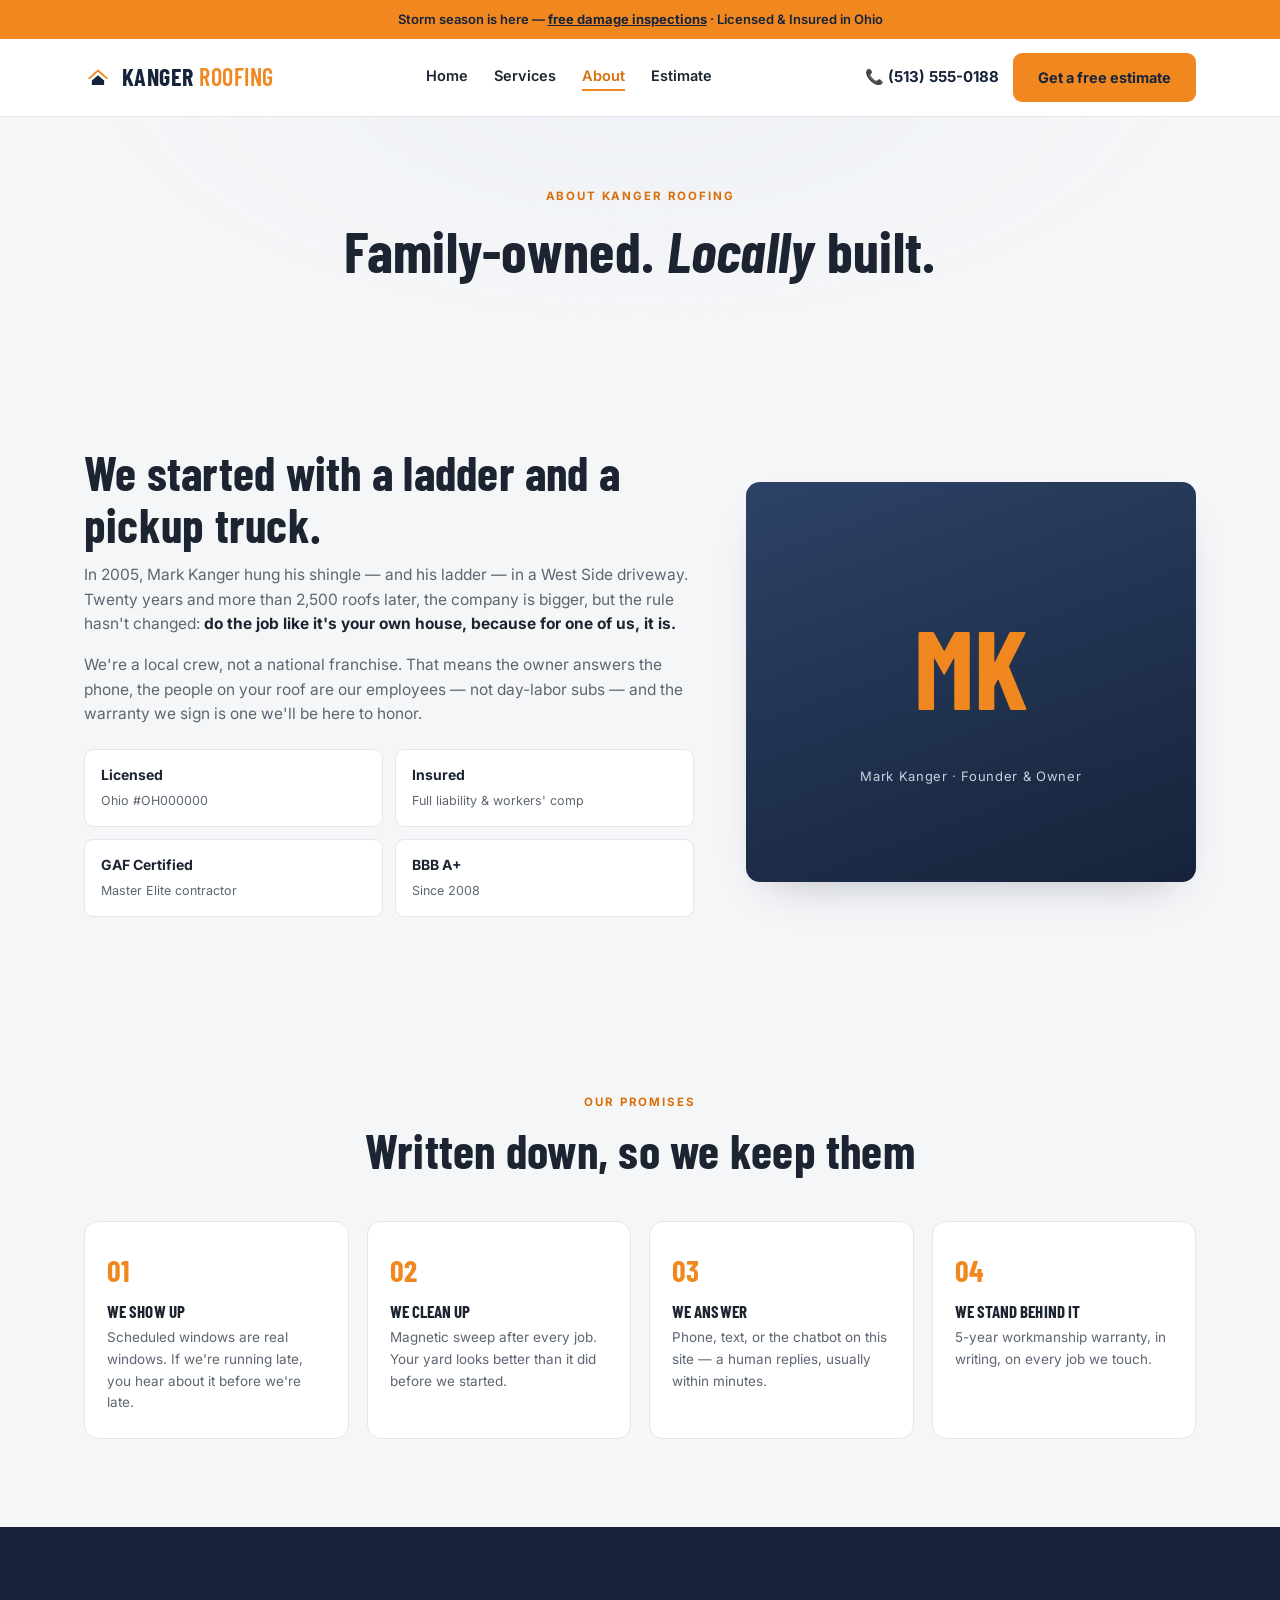
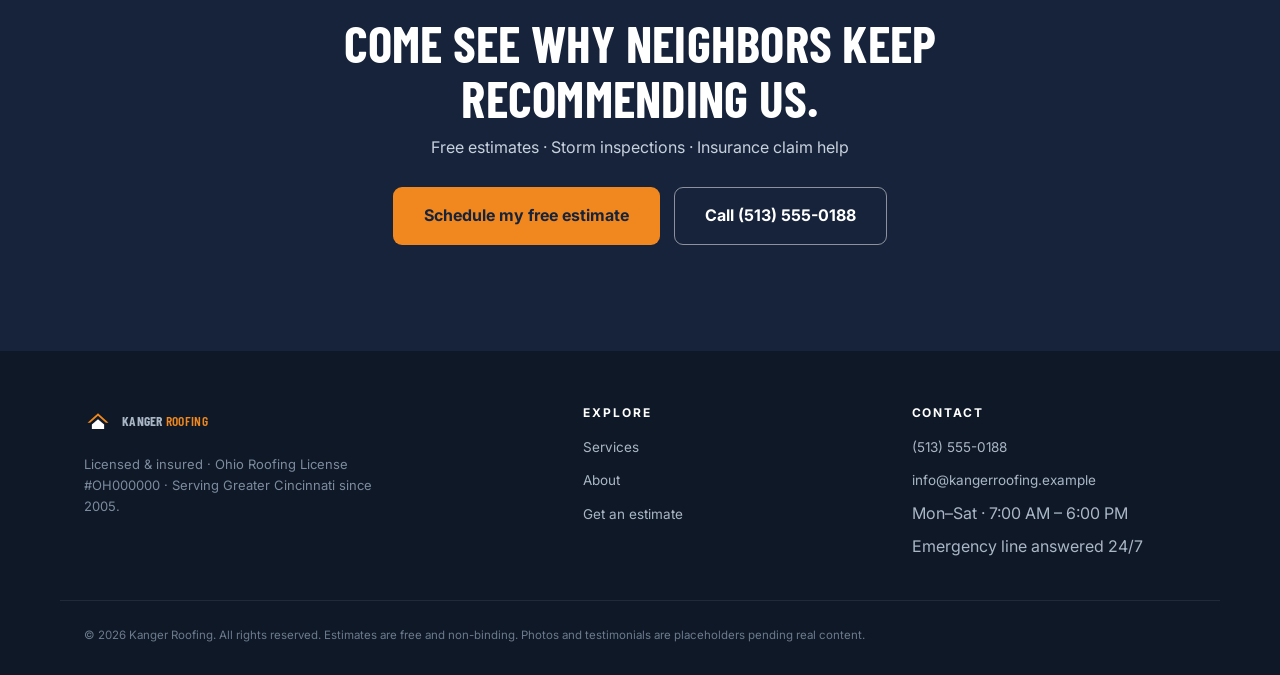
==== about.html @ 3e458c49 "Kanger Roofing site — chatbot + free estimate scheduling with type dropdown" ====
<!DOCTYPE html>
<html lang="en">
<head>
<meta charset="UTF-8" />
<meta name="viewport" content="width=device-width, initial-scale=1.0" />
<title>About — Kanger Roofing | Cincinnati</title>
<meta name="description" content="Kanger Roofing: a family-owned Cincinnati roofing company since 2005. Licensed, insured, and backed by a 5-year workmanship warranty." />
<link rel="preconnect" href="https://fonts.googleapis.com" />
<link rel="preconnect" href="https://fonts.gstatic.com" crossorigin />
<link href="https://fonts.googleapis.com/css2?family=Barlow+Condensed:wght@500;600;700&family=Barlow:wght@500;600;700&family=Inter:wght@400;500;600&display=swap" rel="stylesheet" />
<link rel="stylesheet" href="styles.css" />
<link rel="icon" href="data:image/svg+xml,%3Csvg xmlns='http://www.w3.org/2000/svg' viewBox='0 0 64 64'%3E%3Crect width='64' height='64' rx='14' fill='%2316233a'/%3E%3Cpath d='M8 36 L32 14 L56 36 L50 36 L32 20 L14 36 Z' fill='%23f0881f'/%3E%3Cpath d='M18 40 L32 28 L46 40 L46 50 L18 50 Z' fill='white'/%3E%3C/svg%3E" />
</head>
<body>
<div class="announce">Storm season is here — <a href="estimate.html">free damage inspections</a> · Licensed &amp; Insured in Ohio</div>

<header class="site-header">
  <div class="container nav">
    <a href="index.html" class="brand">
      <span class="brand-mark" aria-hidden="true"><svg viewBox="0 0 64 64"><path d="M8 36 L32 14 L56 36 L50 36 L32 20 L14 36 Z"/><path d="M18 40 L32 28 L46 40 L46 50 L18 50 Z"/></svg></span>
      <span class="brand-name">KANGER <em>ROOFING</em></span>
    </a>
    <nav class="primary-nav" aria-label="Primary">
      <a href="index.html">Home</a>
      <a href="services.html">Services</a>
      <a href="about.html" class="active">About</a>
      <a href="estimate.html">Estimate</a>
    </nav>
    <div class="nav-actions">
      <a href="tel:+15135550188" class="nav-phone">📞 (513) 555-0188</a>
      <a href="estimate.html" class="btn btn-primary">Get a free estimate</a>
      <button class="nav-toggle" aria-label="Toggle menu" aria-expanded="false">
        <span class="nav-toggle-bar"></span><span class="nav-toggle-bar"></span><span class="nav-toggle-bar"></span>
      </button>
    </div>
  </div>
</header>

<main>
  <section class="page-hero">
    <div class="container">
      <p class="eyebrow">About Kanger Roofing</p>
      <h1>Family-owned. <em>Locally</em> built.</h1>
    </div>
  </section>

  <section class="section">
    <div class="container about-grid">
      <div class="about-copy">
        <h2 class="section-title">We started with a ladder and a pickup truck.</h2>
        <p>In 2005, Mark Kanger hung his shingle — and his ladder — in a West Side driveway. Twenty years and more than 2,500 roofs later, the company is bigger, but the rule hasn't changed: <strong>do the job like it's your own house, because for one of us, it is.</strong></p>
        <p>We're a local crew, not a national franchise. That means the owner answers the phone, the people on your roof are our employees — not day-labor subs — and the warranty we sign is one we'll be here to honor.</p>
        <div class="cred-strip">
          <div><strong>Licensed</strong><span>Ohio #OH000000</span></div>
          <div><strong>Insured</strong><span>Full liability &amp; workers' comp</span></div>
          <div><strong>GAF Certified</strong><span>Master Elite contractor</span></div>
          <div><strong>BBB A+</strong><span>Since 2008</span></div>
        </div>
      </div>
      <div class="about-frame">
        <div class="about-initials">MK</div>
        <div class="about-caption">Mark Kanger · Founder &amp; Owner</div>
      </div>
    </div>
  </section>

  <section class="section why">
    <div class="container">
      <p class="eyebrow center">Our promises</p>
      <h2 class="section-title center">Written down, so we keep them</h2>
      <div class="why-grid">
        <div class="why-item"><strong>01</strong><h3>We show up</h3><p>Scheduled windows are real windows. If we're running late, you hear about it before we're late.</p></div>
        <div class="why-item"><strong>02</strong><h3>We clean up</h3><p>Magnetic sweep after every job. Your yard looks better than it did before we started.</p></div>
        <div class="why-item"><strong>03</strong><h3>We answer</h3><p>Phone, text, or the chatbot on this site — a human replies, usually within minutes.</p></div>
        <div class="why-item"><strong>04</strong><h3>We stand behind it</h3><p>5-year workmanship warranty, in writing, on every job we touch.</p></div>
      </div>
    </div>
  </section>

  <section class="final-cta">
    <div class="container">
      <h2>Come see why neighbors keep recommending us.</h2>
      <p>Free estimates · Storm inspections · Insurance claim help</p>
      <div class="hero-cta" style="justify-content:center">
        <a href="estimate.html" class="btn btn-primary btn-lg">Schedule my free estimate</a>
        <a href="tel:+15135550188" class="btn btn-ghost-light btn-lg">Call (513) 555-0188</a>
      </div>
    </div>
  </section>
</main>

<footer class="site-footer">
  <div class="container footer-grid">
    <div>
      <a href="index.html" class="brand brand-light">
        <span class="brand-mark" aria-hidden="true"><svg viewBox="0 0 64 64"><path d="M8 36 L32 14 L56 36 L50 36 L32 20 L14 36 Z"/><path d="M18 40 L32 28 L46 40 L46 50 L18 50 Z"/></svg></span>
        <span class="brand-name">KANGER <em>ROOFING</em></span>
      </a>
      <p class="footer-tag">Licensed &amp; insured · Ohio Roofing License #OH000000 · Serving Greater Cincinnati since 2005.</p>
    </div>
    <div>
      <h4>Explore</h4>
      <ul>
        <li><a href="services.html">Services</a></li>
        <li><a href="about.html">About</a></li>
        <li><a href="estimate.html">Get an estimate</a></li>
      </ul>
    </div>
    <div>
      <h4>Contact</h4>
      <ul>
        <li><a href="tel:+15135550188">(513) 555-0188</a></li>
        <li><a href="mailto:info@kangerroofing.example">info@kangerroofing.example</a></li>
        <li>Mon–Sat · 7:00 AM – 6:00 PM</li>
        <li>Emergency line answered 24/7</li>
      </ul>
    </div>
  </div>
  <div class="container legal">
    <small>© 2026 Kanger Roofing. All rights reserved. Estimates are free and non-binding. Photos and testimonials are placeholders pending real content.</small>
  </div>
</footer>

<script src="app.js"></script>
</body>
</html>
---- styles.css ----
/* Kanger Roofing — contractor theme */
:root {
  --navy: #16233a;
  --navy-2: #1f3352;
  --orange: #f0881f;
  --orange-deep: #d96f0a;
  --amber-soft: #fdf0e0;
  --bg: #f5f6f8;
  --ink: #1b2430;
  --ink-soft: #5c6672;
  --cream: #ffffff;
  --border: #e3e7ec;
  --shadow: 0 20px 44px -26px rgba(22, 35, 58, 0.35);
  --radius: 14px;
  --radius-sm: 9px;
  --maxw: 1160px;
  --head: 'Barlow Condensed', 'Barlow', sans-serif;
  --body: 'Inter', system-ui, sans-serif;
}

* { box-sizing: border-box; }
[hidden] { display: none !important; }
html { scroll-behavior: smooth; }
body {
  margin: 0;
  font-family: var(--body);
  background: var(--bg);
  color: var(--ink);
  line-height: 1.6;
  -webkit-font-smoothing: antialiased;
}
h1, h2, h3, h4 {
  font-family: var(--head);
  font-weight: 700;
  color: var(--ink);
  letter-spacing: 0.005em;
  margin: 0 0 0.4em;
  line-height: 1.08;
}
p { margin: 0 0 1em; color: var(--ink-soft); }
a { color: var(--orange-deep); text-decoration: none; }
a:hover { text-decoration: underline; }
ul { margin: 0; padding: 0; list-style: none; }
strong { color: var(--ink); }

.container { max-width: var(--maxw); margin: 0 auto; padding: 0 24px; }

/* Announcement */
.announce {
  background: var(--orange);
  color: var(--navy);
  text-align: center;
  font-size: 13px;
  font-weight: 600;
  padding: 9px 16px;
}
.announce a { color: var(--navy); text-decoration: underline; font-weight: 700; }

/* Header */
.site-header {
  position: sticky;
  top: 0;
  z-index: 50;
  background: rgba(255, 255, 255, 0.96);
  backdrop-filter: blur(10px);
  border-bottom: 1px solid var(--border);
}
.nav { display: flex; align-items: center; justify-content: space-between; padding-top: 14px; padding-bottom: 14px; gap: 20px; }
.brand { display: inline-flex; align-items: center; gap: 10px; color: var(--navy); font-family: var(--head); font-weight: 700; font-size: 24px; letter-spacing: 0.02em; }
.brand:hover { text-decoration: none; }
.brand em { font-style: normal; color: var(--orange); font-weight: 600; }
.brand-mark svg { width: 28px; height: 28px; display: block; }
.brand-mark svg path:first-child { fill: var(--orange); }
.brand-mark svg path:last-child { fill: var(--navy); }
.brand-light { color: var(--cream); }
.brand-light .brand-mark svg path:last-child { fill: var(--cream); }
.primary-nav { display: flex; gap: 26px; }
.primary-nav a { color: var(--ink); font-weight: 600; font-size: 14.5px; }
.primary-nav a.active { color: var(--orange-deep); border-bottom: 2px solid var(--orange); padding-bottom: 2px; }
.primary-nav a:hover { color: var(--orange-deep); text-decoration: none; }
.nav-actions { display: flex; align-items: center; gap: 14px; }
.nav-phone { font-weight: 700; color: var(--navy); font-size: 15px; }
.nav-phone:hover { color: var(--orange-deep); text-decoration: none; }

/* Buttons */
.btn {
  display: inline-block;
  font-weight: 700;
  font-size: 14.5px;
  padding: 12px 24px;
  border-radius: var(--radius-sm);
  border: 1px solid transparent;
  cursor: pointer;
  text-align: center;
  transition: filter .15s ease, transform .12s ease, background .15s ease;
}
.btn:hover { text-decoration: none; transform: translateY(-1px); filter: brightness(1.05); }
.btn-lg { padding: 15px 30px; font-size: 16px; }
.btn-sm { padding: 9px 18px; font-size: 13px; }
.btn-primary { background: var(--orange); color: var(--navy); }
.btn-primary:hover { background: var(--orange-deep); color: #fff; }
.btn-ghost { background: transparent; color: var(--ink); border-color: var(--ink); }
.btn-ghost:hover { background: var(--ink); color: var(--cream); }
.btn-ghost-light { background: transparent; color: var(--cream); border-color: rgba(255,255,255,.5); }
.btn-ghost-light:hover { background: var(--cream); color: var(--navy); }
.btn-block { width: 100%; }

/* Eyebrows / titles */
.eyebrow {
  text-transform: uppercase;
  letter-spacing: 0.16em;
  font-size: 11.5px;
  font-weight: 700;
  color: var(--orange-deep);
  margin: 0 0 14px;
}
.eyebrow.center { text-align: center; }
.section { padding: 88px 0; }
.section-title { font-size: clamp(32px, 3.8vw, 48px); margin-bottom: 12px; }
.section-title.center { text-align: center; max-width: 760px; margin-left: auto; margin-right: auto; margin-bottom: 44px; }
.center-note { text-align: center; font-size: 15.5px; max-width: 820px; margin: 0 auto; }
.page-hero { padding: 70px 0 54px; text-align: center; background: radial-gradient(900px 420px at 50% -20%, #eef1f6 0%, transparent 60%), var(--bg); }
.page-hero h1 { font-size: clamp(38px, 4.8vw, 58px); }
.page-hero .lede { max-width: 620px; margin: 6px auto 0; font-size: 16.5px; }
section[id] { scroll-margin-top: 92px; }

/* HERO */
.hero {
  padding: 76px 0 92px;
  background:
    radial-gradient(1000px 540px at 100% -10%, #e8edf4 0%, transparent 60%),
    radial-gradient(760px 460px at -10% 110%, #fdf0e0 0%, transparent 55%),
    var(--bg);
}
.hero-grid { display: grid; grid-template-columns: 1.2fr 1fr; gap: 52px; align-items: center; }
.hero-copy h1 { font-size: clamp(44px, 6vw, 72px); margin-bottom: 16px; text-transform: uppercase; }
.hero-copy h1 em { font-style: italic; color: var(--orange-deep); }
.lede { font-size: 17px; max-width: 540px; }
.hero-cta { display: flex; gap: 14px; flex-wrap: wrap; margin: 26px 0 18px; }
.micro-proof { font-size: 13px; font-weight: 600; color: var(--ink-soft); margin-bottom: 28px; }
.stat-row { display: grid; grid-template-columns: repeat(3, 1fr); gap: 22px; padding: 22px 0 0; border-top: 1px solid var(--border); }
.stat-row li { display: flex; flex-direction: column; }
.stat-row strong { font-family: var(--head); font-size: 36px; font-weight: 700; color: var(--navy); line-height: 1; margin-bottom: 5px; }
.stat-row span { font-size: 12.5px; color: var(--ink-soft); line-height: 1.4; }
.hero-card {
  background: var(--cream);
  border: 1px solid var(--border);
  border-radius: var(--radius);
  padding: 30px;
  box-shadow: var(--shadow);
}
.card-tag {
  display: inline-block;
  background: var(--amber-soft);
  color: var(--orange-deep);
  font-size: 11px;
  text-transform: uppercase;
  letter-spacing: 0.14em;
  padding: 6px 12px;
  border-radius: 999px;
  margin-bottom: 18px;
  font-weight: 700;
}
.check-list li { position: relative; padding-left: 26px; margin-bottom: 10px; color: var(--ink); font-size: 14.5px; }
.check-list li::before { content: '✓'; position: absolute; left: 0; top: 0; color: var(--orange); font-weight: 700; }
.mini-quote {
  margin: 18px 0 0;
  padding: 15px 18px;
  background: var(--bg);
  border-left: 3px solid var(--orange);
  border-radius: var(--radius-sm);
  font-style: italic;
  font-size: 14.5px;
  color: var(--ink);
}
.mini-quote cite { display: block; margin-top: 6px; font-style: normal; font-size: 12.5px; color: var(--ink-soft); }

/* Services grid */
.services { background: var(--cream); }
.svc-grid { display: grid; grid-template-columns: repeat(3, 1fr); gap: 20px; }
.svc-card {
  border: 1px solid var(--border);
  border-radius: var(--radius);
  padding: 26px 24px;
  background: var(--bg);
  display: flex;
  flex-direction: column;
}
.svc-icon { font-size: 26px; margin-bottom: 12px; }
.svc-card h3 { font-size: 20px; text-transform: uppercase; }
.svc-card p { font-size: 14px; flex: 1; }
.svc-card a { font-size: 13.5px; font-weight: 700; }

/* Storm section */
.storm { background: var(--navy); }
.storm .eyebrow { color: var(--orange); }
.storm h2 { color: var(--cream); }
.storm p { color: #c7d0dd; }
.storm .check-list li { color: var(--cream); }
.storm .check-list li::before { color: var(--orange); }
.storm-grid { display: grid; grid-template-columns: 1.1fr 0.9fr; gap: 52px; align-items: center; }
.storm-panel { background: var(--navy-2); border: 1px solid rgba(255,255,255,.12); border-radius: var(--radius); padding: 28px; }
.storm-panel h3 { color: var(--cream); font-size: 20px; text-transform: uppercase; }
.storm-panel li { position: relative; padding-left: 22px; margin-bottom: 9px; color: #d7dfe9; font-size: 14.5px; }
.storm-panel li::before { content: '▸'; position: absolute; left: 0; color: var(--orange); }
.storm-note { font-size: 13.5px; color: #aab6c6 !important; margin: 14px 0 0; }

/* Why */
.why { background: var(--bg); }
.why-grid { display: grid; grid-template-columns: repeat(4, 1fr); gap: 18px; }
.why-item { background: var(--cream); border: 1px solid var(--border); border-radius: var(--radius); padding: 24px 22px; }
.why-item strong { font-family: var(--head); font-size: 30px; color: var(--orange); display: block; margin-bottom: 8px; }
.why-item h3 { font-size: 17px; text-transform: uppercase; }
.why-item p { font-size: 13.5px; margin: 0; }

/* Testimonials */
.testis { background: var(--cream); }
.testi-grid { display: grid; grid-template-columns: repeat(3, 1fr); gap: 20px; }
.testi-card { border: 1px solid var(--border); border-radius: var(--radius); padding: 26px 24px; background: var(--bg); }
.stars { color: var(--orange); font-size: 18px; letter-spacing: 3px; margin-bottom: 12px; }
.testi-card blockquote { margin: 0 0 16px; font-size: 14.5px; color: var(--ink); font-style: italic; }
.testi-card figcaption strong { display: block; font-size: 14.5px; color: var(--navy); }
.testi-card figcaption span { font-size: 12.5px; color: var(--ink-soft); }

/* Area */
.area { background: var(--bg); }

/* Final CTA */
.final-cta { background: var(--navy); color: var(--cream); text-align: center; padding: 88px 0; }
.final-cta h2 { color: var(--cream); font-size: clamp(34px, 4vw, 52px); text-transform: uppercase; max-width: 720px; margin: 0 auto 10px; }
.final-cta p { color: #c7d0dd; font-size: 16px; margin: 0 auto 26px; }

/* Footer */
.site-footer { background: #0e1826; color: #aab6c6; padding: 56px 0 28px; }
.footer-grid { display: grid; grid-template-columns: 1.6fr 1fr 1fr; gap: 44px; }
.site-footer h4 { color: var(--cream); font-family: var(--body); font-size: 12px; text-transform: uppercase; letter-spacing: 0.16em; margin-bottom: 14px; font-weight: 700; }
.site-footer ul { display: flex; flex-direction: column; gap: 8px; }
.site-footer a { color: #aab6c6; font-size: 13.5px; }
.site-footer a:hover { color: var(--cream); text-decoration: none; }
.footer-tag { margin-top: 12px; font-size: 13px; color: #7d8b9e; max-width: 300px; }
.legal { margin-top: 40px; padding-top: 20px; border-top: 1px solid rgba(255,255,255,.08); }
.legal small { font-size: 11.5px; color: #6c7a8d; }

/* Estimate page */
.est-grid { display: grid; grid-template-columns: 1fr 1fr; gap: 52px; align-items: start; }
.steps { display: flex; flex-direction: column; gap: 18px; margin: 20px 0 26px; }
.steps li { display: flex; gap: 16px; }
.steps li > span {
  width: 38px; height: 38px; flex-shrink: 0;
  background: var(--navy); color: var(--orange);
  border-radius: 50%;
  display: flex; align-items: center; justify-content: center;
  font-family: var(--head); font-weight: 700; font-size: 18px;
}
.steps strong { font-size: 15px; }
.steps p { font-size: 13.5px; margin: 2px 0 0; }
.mini-note { background: var(--amber-soft); border-radius: var(--radius-sm); padding: 16px 18px; }
.mini-note p { font-size: 13.5px; margin: 4px 0 0; }
.est-form {
  background: var(--cream);
  border: 1px solid var(--border);
  border-radius: var(--radius);
  padding: 30px;
  box-shadow: var(--shadow);
  display: flex;
  flex-direction: column;
  gap: 14px;
}
.est-form h3 { font-size: 22px; text-transform: uppercase; margin-bottom: 2px; }
.est-form label { display: flex; flex-direction: column; gap: 5px; font-size: 12px; font-weight: 700; color: var(--navy); text-transform: uppercase; letter-spacing: 0.06em; }
.est-form input, .est-form select, .est-form textarea {
  background: var(--bg);
  border: 1px solid var(--border);
  border-radius: var(--radius-sm);
  padding: 11px 13px;
  font: inherit;
  font-size: 14.5px;
  color: var(--ink);
  text-transform: none;
  letter-spacing: 0;
}
.est-form input:focus, .est-form select:focus, .est-form textarea:focus { outline: 2px solid var(--orange); outline-offset: 1px; }
.form-status { margin: 2px 0 0; font-size: 14px; font-weight: 700; color: var(--orange-deep); }
.form-note { font-size: 12px; color: var(--ink-soft); margin: 0; text-align: center; }

/* About page */
.about-grid { display: grid; grid-template-columns: 1.15fr 0.85fr; gap: 52px; align-items: center; }
.about-copy p { font-size: 15.5px; }
.cred-strip { display: grid; grid-template-columns: repeat(2, 1fr); gap: 12px; margin-top: 22px; }
.cred-strip > div { background: var(--cream); border: 1px solid var(--border); border-radius: var(--radius-sm); padding: 14px 16px; }
.cred-strip strong { display: block; font-size: 14px; }
.cred-strip span { font-size: 12.5px; color: var(--ink-soft); }
.about-frame {
  height: 400px;
  border-radius: var(--radius);
  background: linear-gradient(160deg, #2c4266, #16233a);
  display: flex;
  flex-direction: column;
  align-items: center;
  justify-content: center;
  box-shadow: var(--shadow);
}
.about-initials { font-family: var(--head); font-size: 110px; font-weight: 700; color: var(--orange); }
.about-caption { margin-top: 12px; font-size: 13px; color: #c7d0dd; letter-spacing: 0.05em; }

/* Services detail */
.detail-list { display: flex; flex-direction: column; gap: 22px; }
.detail {
  display: grid;
  grid-template-columns: 64px 1fr;
  gap: 22px;
  background: var(--cream);
  border: 1px solid var(--border);
  border-radius: var(--radius);
  padding: 26px 28px;
}
.detail-icon { font-size: 30px; line-height: 1.2; }
.detail h2 { font-size: 24px; text-transform: uppercase; }
.detail p { font-size: 14.5px; }
.tag-list { display: flex; flex-wrap: wrap; gap: 8px; margin: 4px 0 16px; }
.tag-list li { background: var(--amber-soft); color: var(--orange-deep); font-size: 12px; font-weight: 600; padding: 5px 12px; border-radius: 999px; }

/* Chatbot */
.chat-bubble {
  position: fixed;
  bottom: 22px;
  right: 22px;
  background: var(--orange);
  color: var(--navy);
  border: none;
  padding: 13px 20px;
  border-radius: 999px;
  font-weight: 700;
  font-size: 14px;
  display: inline-flex;
  align-items: center;
  gap: 9px;
  cursor: pointer;
  box-shadow: 0 14px 32px -10px rgba(217, 111, 10, 0.6);
  z-index: 90;
}
.chat-bubble:hover { background: var(--orange-deep); color: #fff; }
.chat-bubble-icon { font-size: 17px; }
.chat-panel {
  position: fixed;
  bottom: 84px;
  right: 22px;
  width: 360px;
  max-width: calc(100vw - 32px);
  height: 500px;
  max-height: calc(100vh - 120px);
  background: var(--cream);
  border: 1px solid var(--border);
  border-radius: 16px;
  box-shadow: 0 30px 70px -24px rgba(22, 35, 58, 0.5);
  display: flex;
  flex-direction: column;
  z-index: 95;
  overflow: hidden;
}
.chat-head {
  background: var(--navy);
  color: var(--cream);
  padding: 14px 16px;
  display: flex;
  align-items: center;
  gap: 11px;
}
.chat-avatar {
  width: 36px; height: 36px; border-radius: 50%;
  background: var(--orange); color: var(--navy);
  display: flex; align-items: center; justify-content: center;
  font-family: var(--head); font-weight: 700; font-size: 18px;
  flex-shrink: 0;
}
.chat-head strong { display: block; color: var(--cream); font-size: 14.5px; }
.chat-head small { font-size: 11.5px; color: #aab6c6; }
.chat-head div:nth-child(2) { flex: 1; }
.chat-close { background: none; border: none; color: #aab6c6; font-size: 16px; cursor: pointer; }
.chat-close:hover { color: #fff; }
.chat-body { flex: 1; overflow-y: auto; padding: 16px; display: flex; flex-direction: column; gap: 10px; background: var(--bg); }
.chat-msg { max-width: 82%; padding: 10px 14px; border-radius: 14px; font-size: 13.5px; line-height: 1.5; white-space: pre-wrap; }
.chat-msg.bot { background: var(--cream); border: 1px solid var(--border); align-self: flex-start; border-bottom-left-radius: 4px; }
.chat-msg.user { background: var(--navy); color: var(--cream); align-self: flex-end; border-bottom-right-radius: 4px; }
.chat-msg.bot a { font-weight: 700; }
.chat-msg.typing { color: var(--ink-soft); font-style: italic; }
.chat-quick { padding: 10px 12px; display: flex; gap: 8px; flex-wrap: wrap; background: var(--cream); border-top: 1px solid var(--border); }
.chat-quick button {
  background: var(--amber-soft);
  color: var(--orange-deep);
  border: 1px solid #f3d9b8;
  border-radius: 999px;
  padding: 7px 13px;
  font-size: 12.5px;
  font-weight: 600;
  cursor: pointer;
}
.chat-quick button:hover { background: var(--orange); color: var(--navy); }
.chat-input { display: flex; gap: 8px; padding: 10px 12px; background: var(--cream); border-top: 1px solid var(--border); }
.chat-input input {
  flex: 1;
  border: 1px solid var(--border);
  border-radius: 999px;
  padding: 10px 15px;
  font: inherit;
  font-size: 13.5px;
}
.chat-input input:focus { outline: 2px solid var(--orange); outline-offset: 1px; }
.chat-input button {
  width: 40px; height: 40px;
  border: none;
  border-radius: 50%;
  background: var(--orange);
  color: var(--navy);
  font-size: 15px;
  cursor: pointer;
}
.chat-input button:hover { background: var(--orange-deep); color: #fff; }

/* Mobile nav */
.nav-toggle {
  display: none;
  flex-direction: column;
  justify-content: center;
  gap: 5px;
  width: 42px;
  height: 42px;
  padding: 9px;
  background: transparent;
  border: 1px solid var(--border);
  border-radius: var(--radius-sm);
  cursor: pointer;
}
.nav-toggle-bar { display: block; height: 2px; width: 100%; background: var(--navy); border-radius: 2px; transition: transform .2s ease, opacity .2s ease; }
.site-header.nav-open .nav-toggle-bar:nth-child(1) { transform: translateY(7px) rotate(45deg); }
.site-header.nav-open .nav-toggle-bar:nth-child(2) { opacity: 0; }
.site-header.nav-open .nav-toggle-bar:nth-child(3) { transform: translateY(-7px) rotate(-45deg); }

/* Reveal */
html.js .section,
html.js .hero-card,
html.js .testi-card,
html.js .final-cta {
  opacity: 0;
  transform: translateY(16px);
  transition: opacity .55s ease, transform .55s ease;
}
html.js .section.in-view,
html.js .hero-card.in-view,
html.js .testi-card.in-view,
html.js .final-cta.in-view { opacity: 1; transform: none; }
@media (prefers-reduced-motion: reduce) {
  html.js .section, html.js .hero-card, html.js .testi-card, html.js .final-cta { opacity: 1; transform: none; transition: none; }
  html { scroll-behavior: auto; }
}

/* Responsive */
@media (max-width: 980px) {
  .primary-nav {
    display: none;
    position: absolute;
    top: 100%;
    left: 0; right: 0;
    flex-direction: column;
    align-items: stretch;
    gap: 0;
    background: var(--cream);
    border-bottom: 1px solid var(--border);
    box-shadow: var(--shadow);
    padding: 8px 24px 18px;
  }
  .site-header.nav-open .primary-nav { display: flex; }
  .primary-nav a { padding: 13px 4px; font-size: 16px; border-bottom: 1px solid var(--border); }
  .primary-nav a:last-child { border-bottom: none; }
  .nav-toggle { display: flex; }
  .nav-phone { display: none; }
  .hero-grid, .storm-grid, .est-grid, .about-grid { grid-template-columns: 1fr; }
  .svc-grid, .testi-grid { grid-template-columns: repeat(2, 1fr); }
  .why-grid { grid-template-columns: repeat(2, 1fr); }
  .footer-grid { grid-template-columns: 1fr 1fr; }
  .section { padding: 60px 0; }
}
@media (max-width: 560px) {
  .svc-grid, .testi-grid, .why-grid { grid-template-columns: 1fr; }
  .footer-grid { grid-template-columns: 1fr; }
  .stat-row { grid-template-columns: 1fr 1fr 1fr; }
  .detail { grid-template-columns: 1fr; gap: 10px; }
  .chat-panel { right: 16px; bottom: 76px; }
  .chat-bubble { right: 16px; bottom: 16px; }
}
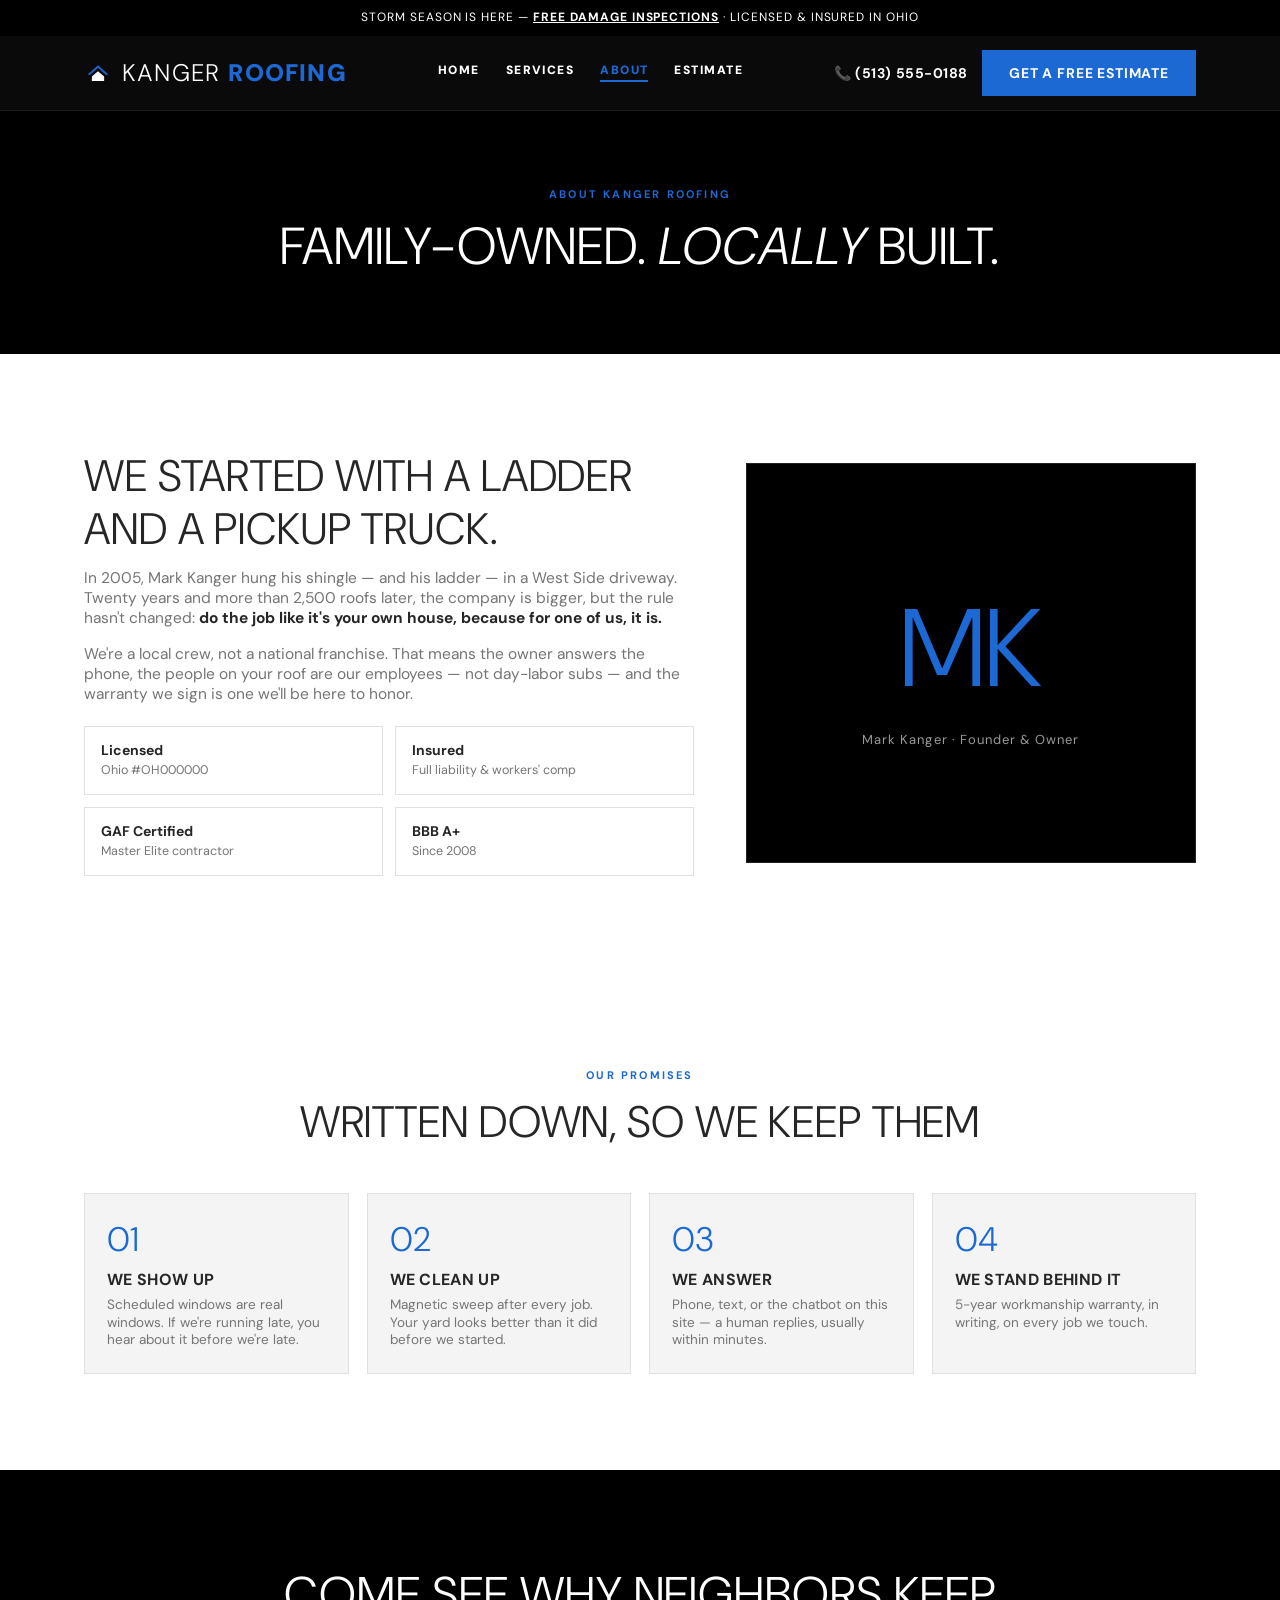
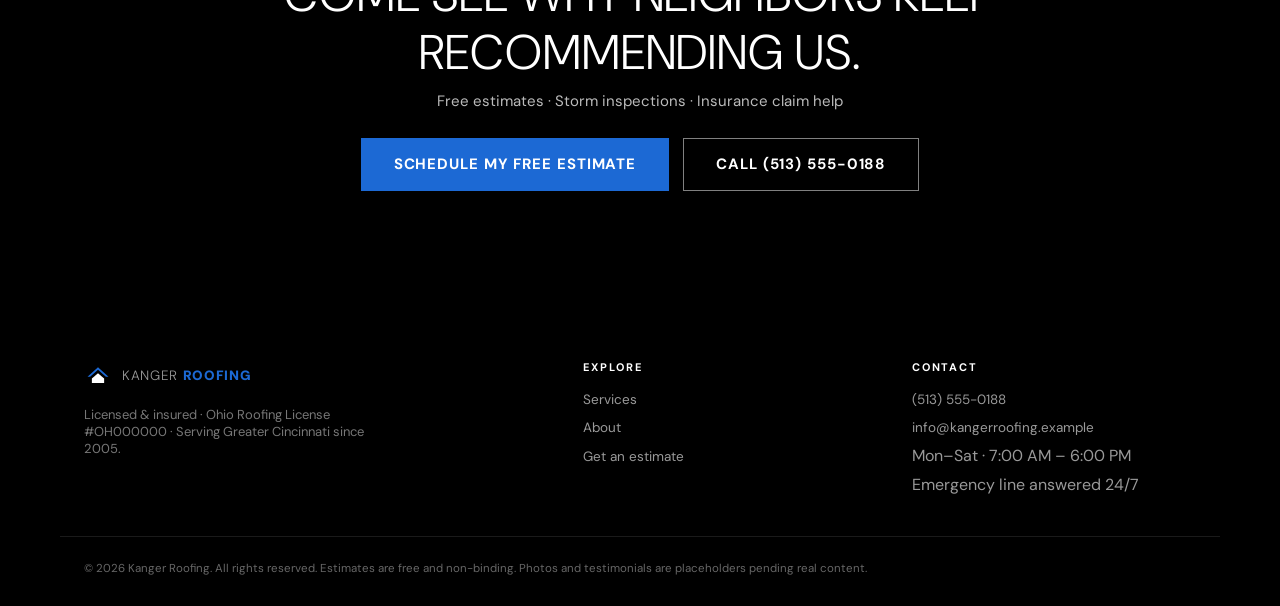
==== commit e693d13b: "Restyle with BMW design language — sharp corners, weight-300 uppercase, blue accent" ====
--- a/about.html
+++ b/about.html
@@ -7,7 +7,7 @@
 <meta name="description" content="Kanger Roofing: a family-owned Cincinnati roofing company since 2005. Licensed, insured, and backed by a 5-year workmanship warranty." />
 <link rel="preconnect" href="https://fonts.googleapis.com" />
 <link rel="preconnect" href="https://fonts.gstatic.com" crossorigin />
-<link href="https://fonts.googleapis.com/css2?family=Barlow+Condensed:wght@500;600;700&family=Barlow:wght@500;600;700&family=Inter:wght@400;500;600&display=swap" rel="stylesheet" />
+<link href="https://fonts.googleapis.com/css2?family=DM+Sans:opsz,wght@9..40,300;9..40,400;9..40,500;9..40,700;9..40,900&display=swap" rel="stylesheet" />
 <link rel="stylesheet" href="styles.css" />
 <link rel="icon" href="data:image/svg+xml,%3Csvg xmlns='http://www.w3.org/2000/svg' viewBox='0 0 64 64'%3E%3Crect width='64' height='64' rx='14' fill='%2316233a'/%3E%3Cpath d='M8 36 L32 14 L56 36 L50 36 L32 20 L14 36 Z' fill='%23f0881f'/%3E%3Cpath d='M18 40 L32 28 L46 40 L46 50 L18 50 Z' fill='white'/%3E%3C/svg%3E" />
 </head>
--- a/styles.css
+++ b/styles.css
@@ -1,21 +1,19 @@
-/* Kanger Roofing — contractor theme */
+/* Kanger Roofing — BMW design language
+   Sharp 0px corners, uppercase weight-300 display, BMW blue accent,
+   weight-900 nav, dark/white showroom rhythm, DM Sans. */
 :root {
-  --navy: #16233a;
-  --navy-2: #1f3352;
-  --orange: #f0881f;
-  --orange-deep: #d96f0a;
-  --amber-soft: #fdf0e0;
-  --bg: #f5f6f8;
-  --ink: #1b2430;
-  --ink-soft: #5c6672;
-  --cream: #ffffff;
-  --border: #e3e7ec;
-  --shadow: 0 20px 44px -26px rgba(22, 35, 58, 0.35);
-  --radius: 14px;
-  --radius-sm: 9px;
+  --bmw-blue: #1c69d4;
+  --bmw-focus: #0653b6;
+  --ink: #262626;
+  --meta: #757575;
+  --silver: #bbbbbb;
+  --white: #ffffff;
+  --dark: #000000;
+  --bg: #f4f4f4;
+  --border: #e0e0e0;
   --maxw: 1160px;
-  --head: 'Barlow Condensed', 'Barlow', sans-serif;
-  --body: 'Inter', system-ui, sans-serif;
+  --head: 'DM Sans', 'Helvetica Neue', Helvetica, Arial, sans-serif;
+  --body: 'DM Sans', 'Helvetica Neue', Helvetica, Arial, sans-serif;
 }
 
 * { box-sizing: border-box; }
@@ -24,254 +22,246 @@
 body {
   margin: 0;
   font-family: var(--body);
-  background: var(--bg);
+  background: var(--white);
   color: var(--ink);
-  line-height: 1.6;
+  line-height: 1.3;
   -webkit-font-smoothing: antialiased;
 }
 h1, h2, h3, h4 {
   font-family: var(--head);
-  font-weight: 700;
+  font-weight: 300;
   color: var(--ink);
-  letter-spacing: 0.005em;
+  letter-spacing: 0.02em;
   margin: 0 0 0.4em;
-  line-height: 1.08;
-}
-p { margin: 0 0 1em; color: var(--ink-soft); }
-a { color: var(--orange-deep); text-decoration: none; }
-a:hover { text-decoration: underline; }
+  line-height: 1.2;
+  text-transform: uppercase;
+}
+p { margin: 0 0 1em; color: var(--meta); }
+a { color: var(--bmw-blue); text-decoration: none; }
+a:hover { color: var(--white); }
 ul { margin: 0; padding: 0; list-style: none; }
-strong { color: var(--ink); }
+strong { color: var(--ink); font-weight: 700; }
 
 .container { max-width: var(--maxw); margin: 0 auto; padding: 0 24px; }
 
 /* Announcement */
 .announce {
-  background: var(--orange);
-  color: var(--navy);
+  background: var(--dark);
+  color: #fff;
   text-align: center;
-  font-size: 13px;
-  font-weight: 600;
-  padding: 9px 16px;
-}
-.announce a { color: var(--navy); text-decoration: underline; font-weight: 700; }
+  font-size: 12px;
+  font-weight: 400;
+  letter-spacing: 0.08em;
+  text-transform: uppercase;
+  padding: 10px 16px;
+}
+.announce a { color: #fff; text-decoration: underline; font-weight: 700; }
 
 /* Header */
 .site-header {
   position: sticky;
   top: 0;
   z-index: 50;
-  background: rgba(255, 255, 255, 0.96);
-  backdrop-filter: blur(10px);
-  border-bottom: 1px solid var(--border);
+  background: rgba(0, 0, 0, 0.96);
+  border-bottom: 1px solid rgba(255,255,255,0.08);
 }
 .nav { display: flex; align-items: center; justify-content: space-between; padding-top: 14px; padding-bottom: 14px; gap: 20px; }
-.brand { display: inline-flex; align-items: center; gap: 10px; color: var(--navy); font-family: var(--head); font-weight: 700; font-size: 24px; letter-spacing: 0.02em; }
+.brand { display: inline-flex; align-items: center; gap: 10px; color: #fff; font-family: var(--head); font-weight: 300; font-size: 24px; letter-spacing: 0.05em; }
 .brand:hover { text-decoration: none; }
-.brand em { font-style: normal; color: var(--orange); font-weight: 600; }
+.brand em { font-style: normal; color: var(--bmw-blue); font-weight: 900; }
 .brand-mark svg { width: 28px; height: 28px; display: block; }
-.brand-mark svg path:first-child { fill: var(--orange); }
-.brand-mark svg path:last-child { fill: var(--navy); }
-.brand-light { color: var(--cream); }
-.brand-light .brand-mark svg path:last-child { fill: var(--cream); }
+.brand-mark svg path:first-child { fill: var(--bmw-blue); }
+.brand-mark svg path:last-child { fill: #fff; }
+.brand-light { color: #fff; }
+.brand-light .brand-mark svg path:last-child { fill: #fff; }
 .primary-nav { display: flex; gap: 26px; }
-.primary-nav a { color: var(--ink); font-weight: 600; font-size: 14.5px; }
-.primary-nav a.active { color: var(--orange-deep); border-bottom: 2px solid var(--orange); padding-bottom: 2px; }
-.primary-nav a:hover { color: var(--orange-deep); text-decoration: none; }
+.primary-nav a { color: #fff; font-weight: 900; font-size: 12px; letter-spacing: 0.12em; text-transform: uppercase; }
+.primary-nav a.active { color: var(--bmw-blue); border-bottom: 2px solid var(--bmw-blue); padding-bottom: 2px; }
+.primary-nav a:hover { color: var(--bmw-blue); text-decoration: none; }
 .nav-actions { display: flex; align-items: center; gap: 14px; }
-.nav-phone { font-weight: 700; color: var(--navy); font-size: 15px; }
-.nav-phone:hover { color: var(--orange-deep); text-decoration: none; }
+.nav-phone { font-weight: 700; color: #fff; font-size: 14px; letter-spacing: 0.04em; }
+.nav-phone:hover { color: var(--bmw-blue); text-decoration: none; }
 
 /* Buttons */
 .btn {
   display: inline-block;
   font-weight: 700;
-  font-size: 14.5px;
-  padding: 12px 24px;
-  border-radius: var(--radius-sm);
+  font-size: 14px;
+  padding: 13px 26px;
+  border-radius: 0;
   border: 1px solid transparent;
   cursor: pointer;
   text-align: center;
-  transition: filter .15s ease, transform .12s ease, background .15s ease;
-}
-.btn:hover { text-decoration: none; transform: translateY(-1px); filter: brightness(1.05); }
-.btn-lg { padding: 15px 30px; font-size: 16px; }
-.btn-sm { padding: 9px 18px; font-size: 13px; }
-.btn-primary { background: var(--orange); color: var(--navy); }
-.btn-primary:hover { background: var(--orange-deep); color: #fff; }
-.btn-ghost { background: transparent; color: var(--ink); border-color: var(--ink); }
-.btn-ghost:hover { background: var(--ink); color: var(--cream); }
-.btn-ghost-light { background: transparent; color: var(--cream); border-color: rgba(255,255,255,.5); }
-.btn-ghost-light:hover { background: var(--cream); color: var(--navy); }
+  letter-spacing: 0.06em;
+  text-transform: uppercase;
+  transition: filter .15s ease, background .15s ease;
+}
+.btn:hover { text-decoration: none; filter: brightness(1.1); }
+.btn-lg { padding: 16px 32px; font-size: 15px; }
+.btn-sm { padding: 9px 18px; font-size: 12px; }
+.btn-primary { background: var(--bmw-blue); color: #fff; }
+.btn-primary:hover { background: var(--bmw-focus); }
+.btn-ghost { background: transparent; color: #fff; border-color: rgba(255,255,255,0.5); }
+.btn-ghost:hover { background: #fff; color: var(--dark); }
+.btn-ghost-light { background: transparent; color: #fff; border-color: rgba(255,255,255,0.5); }
+.btn-ghost-light:hover { background: #fff; color: var(--dark); }
 .btn-block { width: 100%; }
 
-/* Eyebrows / titles */
+/* Eyebrows */
 .eyebrow {
   text-transform: uppercase;
-  letter-spacing: 0.16em;
-  font-size: 11.5px;
+  letter-spacing: 0.2em;
+  font-size: 11px;
   font-weight: 700;
-  color: var(--orange-deep);
+  color: var(--bmw-blue);
   margin: 0 0 14px;
 }
 .eyebrow.center { text-align: center; }
-.section { padding: 88px 0; }
-.section-title { font-size: clamp(32px, 3.8vw, 48px); margin-bottom: 12px; }
+.section { padding: 96px 0; }
+.section-title { font-size: clamp(30px, 3.6vw, 44px); margin-bottom: 12px; font-weight: 300; }
 .section-title.center { text-align: center; max-width: 760px; margin-left: auto; margin-right: auto; margin-bottom: 44px; }
-.center-note { text-align: center; font-size: 15.5px; max-width: 820px; margin: 0 auto; }
-.page-hero { padding: 70px 0 54px; text-align: center; background: radial-gradient(900px 420px at 50% -20%, #eef1f6 0%, transparent 60%), var(--bg); }
-.page-hero h1 { font-size: clamp(38px, 4.8vw, 58px); }
-.page-hero .lede { max-width: 620px; margin: 6px auto 0; font-size: 16.5px; }
+.center-note { text-align: center; font-size: 15px; max-width: 820px; margin: 0 auto; }
+.page-hero { padding: 76px 0 56px; text-align: center; background: var(--dark); color: #fff; }
+.page-hero h1 { color: #fff; font-size: clamp(34px, 4.4vw, 52px); font-weight: 300; }
+.page-hero .lede { max-width: 620px; margin: 6px auto 0; font-size: 16px; color: #bbb; }
 section[id] { scroll-margin-top: 92px; }
 
 /* HERO */
-.hero {
-  padding: 76px 0 92px;
-  background:
-    radial-gradient(1000px 540px at 100% -10%, #e8edf4 0%, transparent 60%),
-    radial-gradient(760px 460px at -10% 110%, #fdf0e0 0%, transparent 55%),
-    var(--bg);
-}
-.hero-grid { display: grid; grid-template-columns: 1.2fr 1fr; gap: 52px; align-items: center; }
-.hero-copy h1 { font-size: clamp(44px, 6vw, 72px); margin-bottom: 16px; text-transform: uppercase; }
-.hero-copy h1 em { font-style: italic; color: var(--orange-deep); }
-.lede { font-size: 17px; max-width: 540px; }
+.hero { padding: 0; background: var(--dark); color: #fff; }
+.hero-grid { display: grid; grid-template-columns: 1.2fr 1fr; gap: 52px; align-items: center; padding: 88px 24px 96px; max-width: var(--maxw); margin: 0 auto; }
+.hero-copy h1 { color: #fff; font-size: clamp(40px, 5.5vw, 64px); margin-bottom: 16px; text-transform: uppercase; font-weight: 300; line-height: 1.2; }
+.hero-copy h1 em { font-style: normal; color: var(--bmw-blue); font-weight: 300; }
+.lede { font-size: 16px; max-width: 540px; color: #bbb; }
 .hero-cta { display: flex; gap: 14px; flex-wrap: wrap; margin: 26px 0 18px; }
-.micro-proof { font-size: 13px; font-weight: 600; color: var(--ink-soft); margin-bottom: 28px; }
-.stat-row { display: grid; grid-template-columns: repeat(3, 1fr); gap: 22px; padding: 22px 0 0; border-top: 1px solid var(--border); }
+.micro-proof { font-size: 12px; font-weight: 600; color: var(--silver); margin-bottom: 28px; letter-spacing: 0.05em; text-transform: uppercase; }
+.stat-row { display: grid; grid-template-columns: repeat(3, 1fr); gap: 22px; padding: 22px 0 0; border-top: 1px solid rgba(255,255,255,0.15); }
 .stat-row li { display: flex; flex-direction: column; }
-.stat-row strong { font-family: var(--head); font-size: 36px; font-weight: 700; color: var(--navy); line-height: 1; margin-bottom: 5px; }
-.stat-row span { font-size: 12.5px; color: var(--ink-soft); line-height: 1.4; }
-.hero-card {
-  background: var(--cream);
-  border: 1px solid var(--border);
-  border-radius: var(--radius);
-  padding: 30px;
-  box-shadow: var(--shadow);
-}
+.stat-row strong { font-family: var(--head); font-size: 40px; font-weight: 300; color: #fff; line-height: 1; margin-bottom: 5px; }
+.stat-row span { font-size: 12px; color: var(--silver); line-height: 1.4; text-transform: uppercase; }
+.hero-card { background: #fff; border: 1px solid #fff; border-radius: 0; padding: 30px; }
 .card-tag {
   display: inline-block;
-  background: var(--amber-soft);
-  color: var(--orange-deep);
-  font-size: 11px;
+  background: var(--bmw-blue);
+  color: #fff;
+  font-size: 10px;
   text-transform: uppercase;
-  letter-spacing: 0.14em;
+  letter-spacing: 0.16em;
   padding: 6px 12px;
-  border-radius: 999px;
+  border-radius: 0;
   margin-bottom: 18px;
   font-weight: 700;
 }
 .check-list li { position: relative; padding-left: 26px; margin-bottom: 10px; color: var(--ink); font-size: 14.5px; }
-.check-list li::before { content: '✓'; position: absolute; left: 0; top: 0; color: var(--orange); font-weight: 700; }
+.check-list li::before { content: '✓'; position: absolute; left: 0; top: 0; color: var(--bmw-blue); font-weight: 700; }
 .mini-quote {
   margin: 18px 0 0;
   padding: 15px 18px;
   background: var(--bg);
-  border-left: 3px solid var(--orange);
-  border-radius: var(--radius-sm);
+  border-left: 3px solid var(--bmw-blue);
+  border-radius: 0;
   font-style: italic;
   font-size: 14.5px;
   color: var(--ink);
 }
-.mini-quote cite { display: block; margin-top: 6px; font-style: normal; font-size: 12.5px; color: var(--ink-soft); }
+.mini-quote cite { display: block; margin-top: 6px; font-style: normal; font-size: 12.5px; color: var(--meta); }
 
 /* Services grid */
-.services { background: var(--cream); }
+.services { background: var(--white); }
 .svc-grid { display: grid; grid-template-columns: repeat(3, 1fr); gap: 20px; }
 .svc-card {
   border: 1px solid var(--border);
-  border-radius: var(--radius);
+  border-radius: 0;
   padding: 26px 24px;
   background: var(--bg);
   display: flex;
   flex-direction: column;
 }
 .svc-icon { font-size: 26px; margin-bottom: 12px; }
-.svc-card h3 { font-size: 20px; text-transform: uppercase; }
+.svc-card h3 { font-size: 19px; text-transform: uppercase; font-weight: 700; color: var(--ink); }
 .svc-card p { font-size: 14px; flex: 1; }
-.svc-card a { font-size: 13.5px; font-weight: 700; }
+.svc-card a { font-size: 13px; font-weight: 700; color: var(--bmw-blue); text-transform: uppercase; letter-spacing: 0.05em; }
 
 /* Storm section */
-.storm { background: var(--navy); }
-.storm .eyebrow { color: var(--orange); }
-.storm h2 { color: var(--cream); }
-.storm p { color: #c7d0dd; }
-.storm .check-list li { color: var(--cream); }
-.storm .check-list li::before { color: var(--orange); }
+.storm { background: var(--dark); }
+.storm .eyebrow { color: var(--bmw-blue); }
+.storm h2 { color: #fff; }
+.storm p { color: #bbb; }
+.storm .check-list li { color: #fff; }
+.storm .check-list li::before { color: var(--bmw-blue); }
 .storm-grid { display: grid; grid-template-columns: 1.1fr 0.9fr; gap: 52px; align-items: center; }
-.storm-panel { background: var(--navy-2); border: 1px solid rgba(255,255,255,.12); border-radius: var(--radius); padding: 28px; }
-.storm-panel h3 { color: var(--cream); font-size: 20px; text-transform: uppercase; }
-.storm-panel li { position: relative; padding-left: 22px; margin-bottom: 9px; color: #d7dfe9; font-size: 14.5px; }
-.storm-panel li::before { content: '▸'; position: absolute; left: 0; color: var(--orange); }
-.storm-note { font-size: 13.5px; color: #aab6c6 !important; margin: 14px 0 0; }
+.storm-panel { background: #101010; border: 1px solid rgba(255,255,255,0.15); border-radius: 0; padding: 28px; }
+.storm-panel h3 { color: #fff; font-size: 18px; text-transform: uppercase; font-weight: 700; }
+.storm-panel li { position: relative; padding-left: 22px; margin-bottom: 9px; color: #ccc; font-size: 14.5px; }
+.storm-panel li::before { content: '▸'; position: absolute; left: 0; color: var(--bmw-blue); }
+.storm-note { font-size: 13.5px; color: #999 !important; margin: 14px 0 0; }
 
 /* Why */
-.why { background: var(--bg); }
+.why { background: var(--white); }
 .why-grid { display: grid; grid-template-columns: repeat(4, 1fr); gap: 18px; }
-.why-item { background: var(--cream); border: 1px solid var(--border); border-radius: var(--radius); padding: 24px 22px; }
-.why-item strong { font-family: var(--head); font-size: 30px; color: var(--orange); display: block; margin-bottom: 8px; }
-.why-item h3 { font-size: 17px; text-transform: uppercase; }
+.why-item { background: var(--bg); border: 1px solid var(--border); border-radius: 0; padding: 24px 22px; }
+.why-item strong { font-family: var(--head); font-size: 34px; color: var(--bmw-blue); display: block; margin-bottom: 8px; font-weight: 300; }
+.why-item h3 { font-size: 16px; text-transform: uppercase; font-weight: 700; }
 .why-item p { font-size: 13.5px; margin: 0; }
 
 /* Testimonials */
-.testis { background: var(--cream); }
+.testis { background: var(--bg); }
 .testi-grid { display: grid; grid-template-columns: repeat(3, 1fr); gap: 20px; }
-.testi-card { border: 1px solid var(--border); border-radius: var(--radius); padding: 26px 24px; background: var(--bg); }
-.stars { color: var(--orange); font-size: 18px; letter-spacing: 3px; margin-bottom: 12px; }
+.testi-card { border: 1px solid var(--border); border-radius: 0; padding: 26px 24px; background: var(--white); }
+.stars { color: var(--bmw-blue); font-size: 18px; letter-spacing: 3px; margin-bottom: 12px; }
 .testi-card blockquote { margin: 0 0 16px; font-size: 14.5px; color: var(--ink); font-style: italic; }
-.testi-card figcaption strong { display: block; font-size: 14.5px; color: var(--navy); }
-.testi-card figcaption span { font-size: 12.5px; color: var(--ink-soft); }
+.testi-card figcaption strong { display: block; font-size: 14.5px; color: var(--ink); font-weight: 700; }
+.testi-card figcaption span { font-size: 12.5px; color: var(--meta); }
 
 /* Area */
-.area { background: var(--bg); }
+.area { background: var(--white); }
 
 /* Final CTA */
-.final-cta { background: var(--navy); color: var(--cream); text-align: center; padding: 88px 0; }
-.final-cta h2 { color: var(--cream); font-size: clamp(34px, 4vw, 52px); text-transform: uppercase; max-width: 720px; margin: 0 auto 10px; }
-.final-cta p { color: #c7d0dd; font-size: 16px; margin: 0 auto 26px; }
+.final-cta { background: var(--dark); color: #fff; text-align: center; padding: 96px 0; }
+.final-cta h2 { color: #fff; font-size: clamp(32px, 3.8vw, 50px); text-transform: uppercase; max-width: 720px; margin: 0 auto 10px; font-weight: 300; }
+.final-cta p { color: #bbb; font-size: 15px; margin: 0 auto 26px; }
 
 /* Footer */
-.site-footer { background: #0e1826; color: #aab6c6; padding: 56px 0 28px; }
+.site-footer { background: #000; color: #999; padding: 56px 0 28px; }
 .footer-grid { display: grid; grid-template-columns: 1.6fr 1fr 1fr; gap: 44px; }
-.site-footer h4 { color: var(--cream); font-family: var(--body); font-size: 12px; text-transform: uppercase; letter-spacing: 0.16em; margin-bottom: 14px; font-weight: 700; }
+.site-footer h4 { color: #fff; font-family: var(--body); font-size: 11px; text-transform: uppercase; letter-spacing: 0.18em; margin-bottom: 14px; font-weight: 700; }
 .site-footer ul { display: flex; flex-direction: column; gap: 8px; }
-.site-footer a { color: #aab6c6; font-size: 13.5px; }
-.site-footer a:hover { color: var(--cream); text-decoration: none; }
-.footer-tag { margin-top: 12px; font-size: 13px; color: #7d8b9e; max-width: 300px; }
-.legal { margin-top: 40px; padding-top: 20px; border-top: 1px solid rgba(255,255,255,.08); }
-.legal small { font-size: 11.5px; color: #6c7a8d; }
-
-/* Estimate page */
+.site-footer a { color: #999; font-size: 13.5px; }
+.site-footer a:hover { color: #fff; text-decoration: none; }
+.footer-tag { margin-top: 12px; font-size: 13px; color: #777; max-width: 300px; }
+.legal { margin-top: 40px; padding-top: 20px; border-top: 1px solid rgba(255,255,255,0.1); }
+.legal small { font-size: 11.5px; color: #666; }
+
+/* Estimate */
 .est-grid { display: grid; grid-template-columns: 1fr 1fr; gap: 52px; align-items: start; }
 .steps { display: flex; flex-direction: column; gap: 18px; margin: 20px 0 26px; }
 .steps li { display: flex; gap: 16px; }
 .steps li > span {
   width: 38px; height: 38px; flex-shrink: 0;
-  background: var(--navy); color: var(--orange);
-  border-radius: 50%;
+  background: var(--dark); color: var(--bmw-blue);
+  border-radius: 0;
   display: flex; align-items: center; justify-content: center;
   font-family: var(--head); font-weight: 700; font-size: 18px;
+  border: 1px solid #222;
 }
 .steps strong { font-size: 15px; }
 .steps p { font-size: 13.5px; margin: 2px 0 0; }
-.mini-note { background: var(--amber-soft); border-radius: var(--radius-sm); padding: 16px 18px; }
+.mini-note { background: var(--bg); border-left: 3px solid var(--bmw-blue); border-radius: 0; padding: 16px 18px; }
 .mini-note p { font-size: 13.5px; margin: 4px 0 0; }
 .est-form {
-  background: var(--cream);
-  border: 1px solid var(--border);
-  border-radius: var(--radius);
+  background: var(--bg);
+  border: 1px solid var(--border);
+  border-radius: 0;
   padding: 30px;
-  box-shadow: var(--shadow);
   display: flex;
   flex-direction: column;
   gap: 14px;
 }
-.est-form h3 { font-size: 22px; text-transform: uppercase; margin-bottom: 2px; }
-.est-form label { display: flex; flex-direction: column; gap: 5px; font-size: 12px; font-weight: 700; color: var(--navy); text-transform: uppercase; letter-spacing: 0.06em; }
+.est-form h3 { font-size: 21px; text-transform: uppercase; margin-bottom: 2px; font-weight: 700; }
+.est-form label { display: flex; flex-direction: column; gap: 5px; font-size: 11px; font-weight: 700; color: var(--ink); text-transform: uppercase; letter-spacing: 0.08em; }
 .est-form input, .est-form select, .est-form textarea {
-  background: var(--bg);
-  border: 1px solid var(--border);
-  border-radius: var(--radius-sm);
+  background: var(--white);
+  border: 1px solid var(--border);
+  border-radius: 0;
   padding: 11px 13px;
   font: inherit;
   font-size: 14.5px;
@@ -279,29 +269,29 @@
   text-transform: none;
   letter-spacing: 0;
 }
-.est-form input:focus, .est-form select:focus, .est-form textarea:focus { outline: 2px solid var(--orange); outline-offset: 1px; }
-.form-status { margin: 2px 0 0; font-size: 14px; font-weight: 700; color: var(--orange-deep); }
-.form-note { font-size: 12px; color: var(--ink-soft); margin: 0; text-align: center; }
-
-/* About page */
+.est-form input:focus, .est-form select:focus, .est-form textarea:focus { outline: 2px solid var(--bmw-blue); outline-offset: 1px; }
+.form-status { margin: 2px 0 0; font-size: 14px; font-weight: 700; color: var(--bmw-blue); }
+.form-note { font-size: 12px; color: var(--meta); margin: 0; text-align: center; }
+
+/* About */
 .about-grid { display: grid; grid-template-columns: 1.15fr 0.85fr; gap: 52px; align-items: center; }
 .about-copy p { font-size: 15.5px; }
 .cred-strip { display: grid; grid-template-columns: repeat(2, 1fr); gap: 12px; margin-top: 22px; }
-.cred-strip > div { background: var(--cream); border: 1px solid var(--border); border-radius: var(--radius-sm); padding: 14px 16px; }
+.cred-strip > div { background: var(--white); border: 1px solid var(--border); border-radius: 0; padding: 14px 16px; }
 .cred-strip strong { display: block; font-size: 14px; }
-.cred-strip span { font-size: 12.5px; color: var(--ink-soft); }
+.cred-strip span { font-size: 12.5px; color: var(--meta); }
 .about-frame {
   height: 400px;
-  border-radius: var(--radius);
-  background: linear-gradient(160deg, #2c4266, #16233a);
+  border-radius: 0;
+  background: var(--dark);
   display: flex;
   flex-direction: column;
   align-items: center;
   justify-content: center;
-  box-shadow: var(--shadow);
-}
-.about-initials { font-family: var(--head); font-size: 110px; font-weight: 700; color: var(--orange); }
-.about-caption { margin-top: 12px; font-size: 13px; color: #c7d0dd; letter-spacing: 0.05em; }
+  border: 1px solid #222;
+}
+.about-initials { font-family: var(--head); font-size: 110px; font-weight: 300; color: var(--bmw-blue); }
+.about-caption { margin-top: 12px; font-size: 13px; color: #999; letter-spacing: 0.08em; }
 
 /* Services detail */
 .detail-list { display: flex; flex-direction: column; gap: 22px; }
@@ -309,37 +299,37 @@
   display: grid;
   grid-template-columns: 64px 1fr;
   gap: 22px;
-  background: var(--cream);
-  border: 1px solid var(--border);
-  border-radius: var(--radius);
+  background: var(--white);
+  border: 1px solid var(--border);
+  border-radius: 0;
   padding: 26px 28px;
 }
 .detail-icon { font-size: 30px; line-height: 1.2; }
-.detail h2 { font-size: 24px; text-transform: uppercase; }
+.detail h2 { font-size: 23px; text-transform: uppercase; font-weight: 700; }
 .detail p { font-size: 14.5px; }
 .tag-list { display: flex; flex-wrap: wrap; gap: 8px; margin: 4px 0 16px; }
-.tag-list li { background: var(--amber-soft); color: var(--orange-deep); font-size: 12px; font-weight: 600; padding: 5px 12px; border-radius: 999px; }
+.tag-list li { background: var(--bg); color: var(--bmw-blue); font-size: 12px; font-weight: 600; padding: 5px 12px; border-radius: 0; border: 1px solid var(--border); }
 
 /* Chatbot */
 .chat-bubble {
   position: fixed;
   bottom: 22px;
   right: 22px;
-  background: var(--orange);
-  color: var(--navy);
+  background: var(--bmw-blue);
+  color: #fff;
   border: none;
   padding: 13px 20px;
-  border-radius: 999px;
+  border-radius: 0;
   font-weight: 700;
   font-size: 14px;
   display: inline-flex;
   align-items: center;
   gap: 9px;
   cursor: pointer;
-  box-shadow: 0 14px 32px -10px rgba(217, 111, 10, 0.6);
+  box-shadow: 0 14px 32px -10px rgba(28,105,212,0.6);
   z-index: 90;
 }
-.chat-bubble:hover { background: var(--orange-deep); color: #fff; }
+.chat-bubble:hover { background: var(--bmw-focus); }
 .chat-bubble-icon { font-size: 17px; }
 .chat-panel {
   position: fixed;
@@ -349,73 +339,73 @@
   max-width: calc(100vw - 32px);
   height: 500px;
   max-height: calc(100vh - 120px);
-  background: var(--cream);
-  border: 1px solid var(--border);
-  border-radius: 16px;
-  box-shadow: 0 30px 70px -24px rgba(22, 35, 58, 0.5);
+  background: var(--white);
+  border: 1px solid var(--border);
+  border-radius: 0;
+  box-shadow: 0 30px 70px -24px rgba(0,0,0,0.5);
   display: flex;
   flex-direction: column;
   z-index: 95;
   overflow: hidden;
 }
 .chat-head {
-  background: var(--navy);
-  color: var(--cream);
+  background: var(--dark);
+  color: #fff;
   padding: 14px 16px;
   display: flex;
   align-items: center;
   gap: 11px;
 }
 .chat-avatar {
-  width: 36px; height: 36px; border-radius: 50%;
-  background: var(--orange); color: var(--navy);
+  width: 36px; height: 36px; border-radius: 0;
+  background: var(--bmw-blue); color: #fff;
   display: flex; align-items: center; justify-content: center;
   font-family: var(--head); font-weight: 700; font-size: 18px;
   flex-shrink: 0;
 }
-.chat-head strong { display: block; color: var(--cream); font-size: 14.5px; }
-.chat-head small { font-size: 11.5px; color: #aab6c6; }
+.chat-head strong { display: block; color: #fff; font-size: 14.5px; }
+.chat-head small { font-size: 11.5px; color: #999; }
 .chat-head div:nth-child(2) { flex: 1; }
-.chat-close { background: none; border: none; color: #aab6c6; font-size: 16px; cursor: pointer; }
+.chat-close { background: none; border: none; color: #999; font-size: 16px; cursor: pointer; }
 .chat-close:hover { color: #fff; }
 .chat-body { flex: 1; overflow-y: auto; padding: 16px; display: flex; flex-direction: column; gap: 10px; background: var(--bg); }
-.chat-msg { max-width: 82%; padding: 10px 14px; border-radius: 14px; font-size: 13.5px; line-height: 1.5; white-space: pre-wrap; }
-.chat-msg.bot { background: var(--cream); border: 1px solid var(--border); align-self: flex-start; border-bottom-left-radius: 4px; }
-.chat-msg.user { background: var(--navy); color: var(--cream); align-self: flex-end; border-bottom-right-radius: 4px; }
+.chat-msg { max-width: 82%; padding: 10px 14px; border-radius: 0; font-size: 13.5px; line-height: 1.5; white-space: pre-wrap; }
+.chat-msg.bot { background: var(--white); border: 1px solid var(--border); align-self: flex-start; }
+.chat-msg.user { background: var(--dark); color: #fff; align-self: flex-end; }
 .chat-msg.bot a { font-weight: 700; }
-.chat-msg.typing { color: var(--ink-soft); font-style: italic; }
-.chat-quick { padding: 10px 12px; display: flex; gap: 8px; flex-wrap: wrap; background: var(--cream); border-top: 1px solid var(--border); }
+.chat-msg.typing { color: var(--meta); font-style: italic; }
+.chat-quick { padding: 10px 12px; display: flex; gap: 8px; flex-wrap: wrap; background: var(--white); border-top: 1px solid var(--border); }
 .chat-quick button {
-  background: var(--amber-soft);
-  color: var(--orange-deep);
-  border: 1px solid #f3d9b8;
-  border-radius: 999px;
+  background: var(--bg);
+  color: var(--bmw-blue);
+  border: 1px solid var(--border);
+  border-radius: 0;
   padding: 7px 13px;
   font-size: 12.5px;
   font-weight: 600;
   cursor: pointer;
 }
-.chat-quick button:hover { background: var(--orange); color: var(--navy); }
-.chat-input { display: flex; gap: 8px; padding: 10px 12px; background: var(--cream); border-top: 1px solid var(--border); }
+.chat-quick button:hover { background: var(--bmw-blue); color: #fff; }
+.chat-input { display: flex; gap: 8px; padding: 10px 12px; background: var(--white); border-top: 1px solid var(--border); }
 .chat-input input {
   flex: 1;
   border: 1px solid var(--border);
-  border-radius: 999px;
+  border-radius: 0;
   padding: 10px 15px;
   font: inherit;
   font-size: 13.5px;
 }
-.chat-input input:focus { outline: 2px solid var(--orange); outline-offset: 1px; }
+.chat-input input:focus { outline: 2px solid var(--bmw-blue); outline-offset: 1px; }
 .chat-input button {
   width: 40px; height: 40px;
   border: none;
-  border-radius: 50%;
-  background: var(--orange);
-  color: var(--navy);
+  border-radius: 0;
+  background: var(--bmw-blue);
+  color: #fff;
   font-size: 15px;
   cursor: pointer;
 }
-.chat-input button:hover { background: var(--orange-deep); color: #fff; }
+.chat-input button:hover { background: var(--bmw-focus); }
 
 /* Mobile nav */
 .nav-toggle {
@@ -427,11 +417,11 @@
   height: 42px;
   padding: 9px;
   background: transparent;
-  border: 1px solid var(--border);
-  border-radius: var(--radius-sm);
+  border: 1px solid rgba(255,255,255,0.3);
+  border-radius: 0;
   cursor: pointer;
 }
-.nav-toggle-bar { display: block; height: 2px; width: 100%; background: var(--navy); border-radius: 2px; transition: transform .2s ease, opacity .2s ease; }
+.nav-toggle-bar { display: block; height: 2px; width: 100%; background: #fff; border-radius: 0; transition: transform .2s ease, opacity .2s ease; }
 .site-header.nav-open .nav-toggle-bar:nth-child(1) { transform: translateY(7px) rotate(45deg); }
 .site-header.nav-open .nav-toggle-bar:nth-child(2) { opacity: 0; }
 .site-header.nav-open .nav-toggle-bar:nth-child(3) { transform: translateY(-7px) rotate(-45deg); }
@@ -464,13 +454,12 @@
     flex-direction: column;
     align-items: stretch;
     gap: 0;
-    background: var(--cream);
-    border-bottom: 1px solid var(--border);
-    box-shadow: var(--shadow);
+    background: var(--dark);
+    border-bottom: 1px solid rgba(255,255,255,0.1);
     padding: 8px 24px 18px;
   }
   .site-header.nav-open .primary-nav { display: flex; }
-  .primary-nav a { padding: 13px 4px; font-size: 16px; border-bottom: 1px solid var(--border); }
+  .primary-nav a { padding: 13px 4px; font-size: 15px; border-bottom: 1px solid rgba(255,255,255,0.1); }
   .primary-nav a:last-child { border-bottom: none; }
   .nav-toggle { display: flex; }
   .nav-phone { display: none; }
@@ -479,6 +468,7 @@
   .why-grid { grid-template-columns: repeat(2, 1fr); }
   .footer-grid { grid-template-columns: 1fr 1fr; }
   .section { padding: 60px 0; }
+  .hero-grid { padding: 56px 24px 60px; }
 }
 @media (max-width: 560px) {
   .svc-grid, .testi-grid, .why-grid { grid-template-columns: 1fr; }
